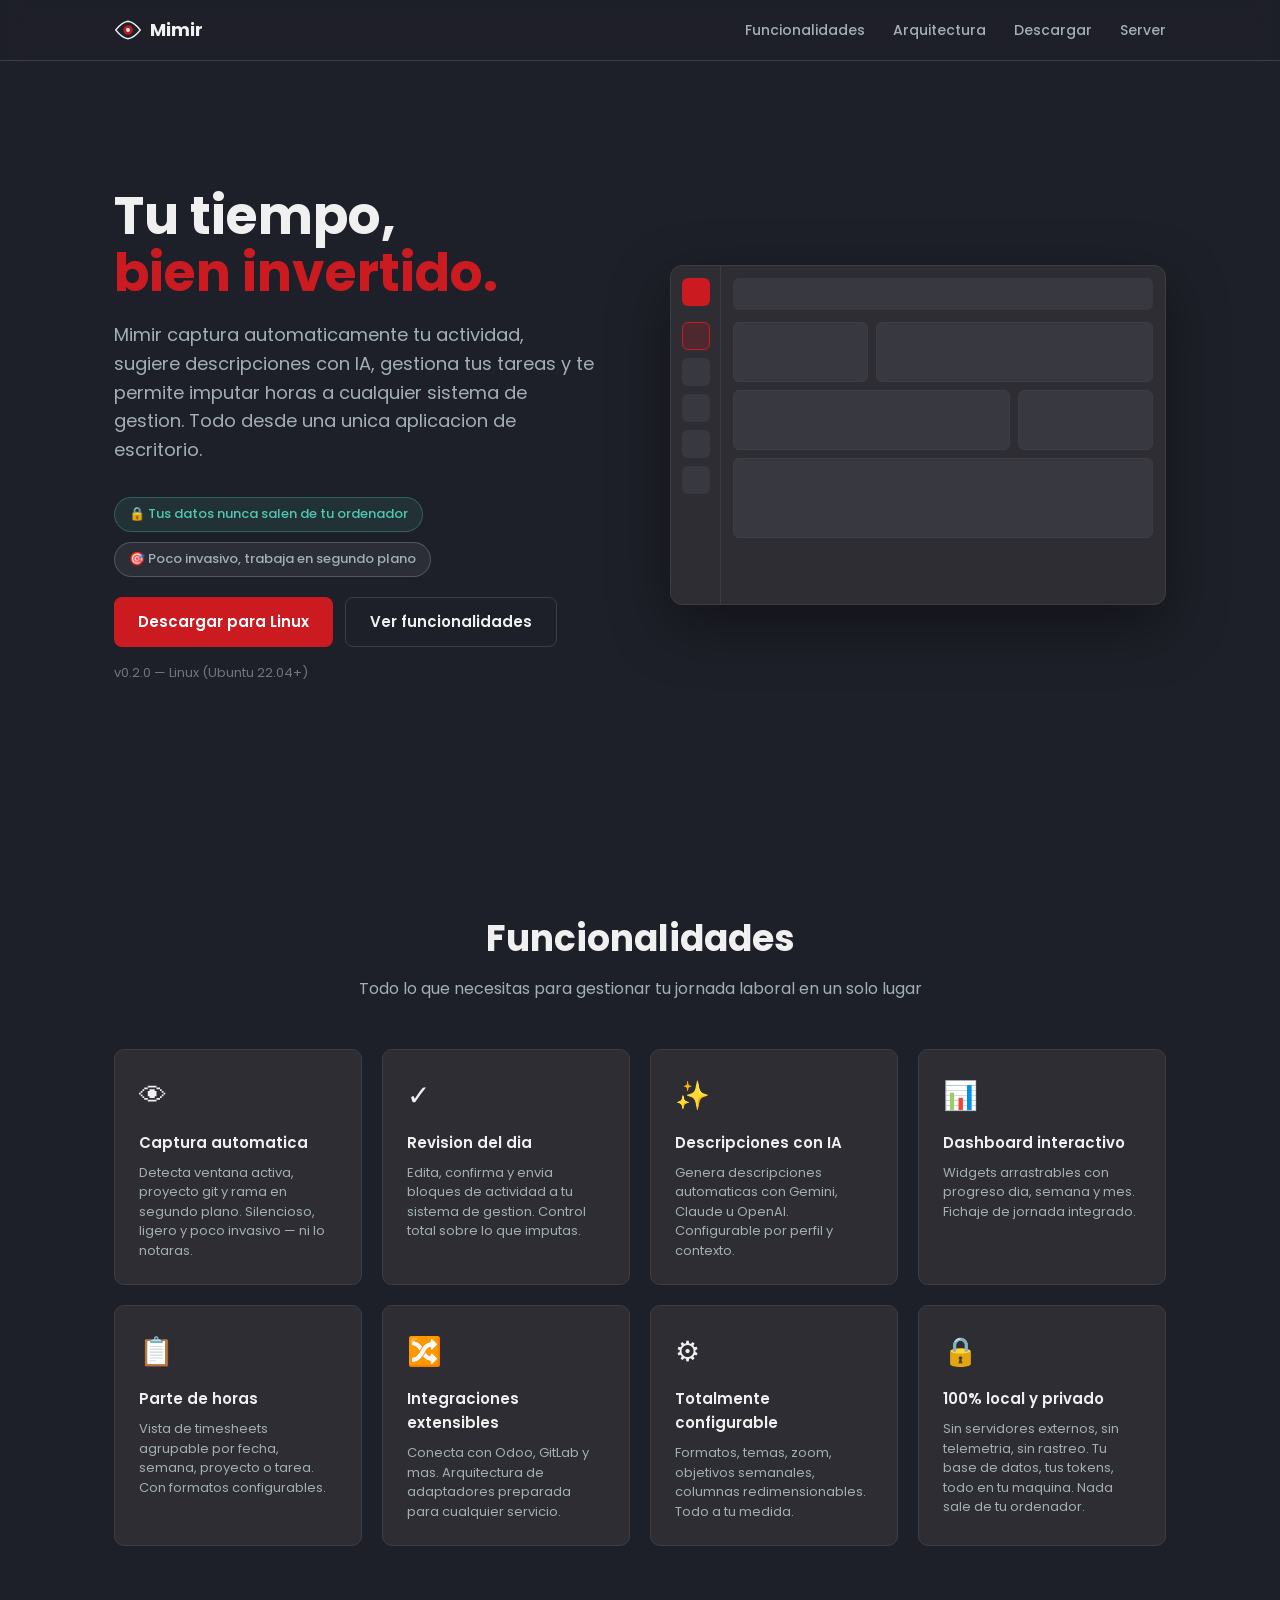
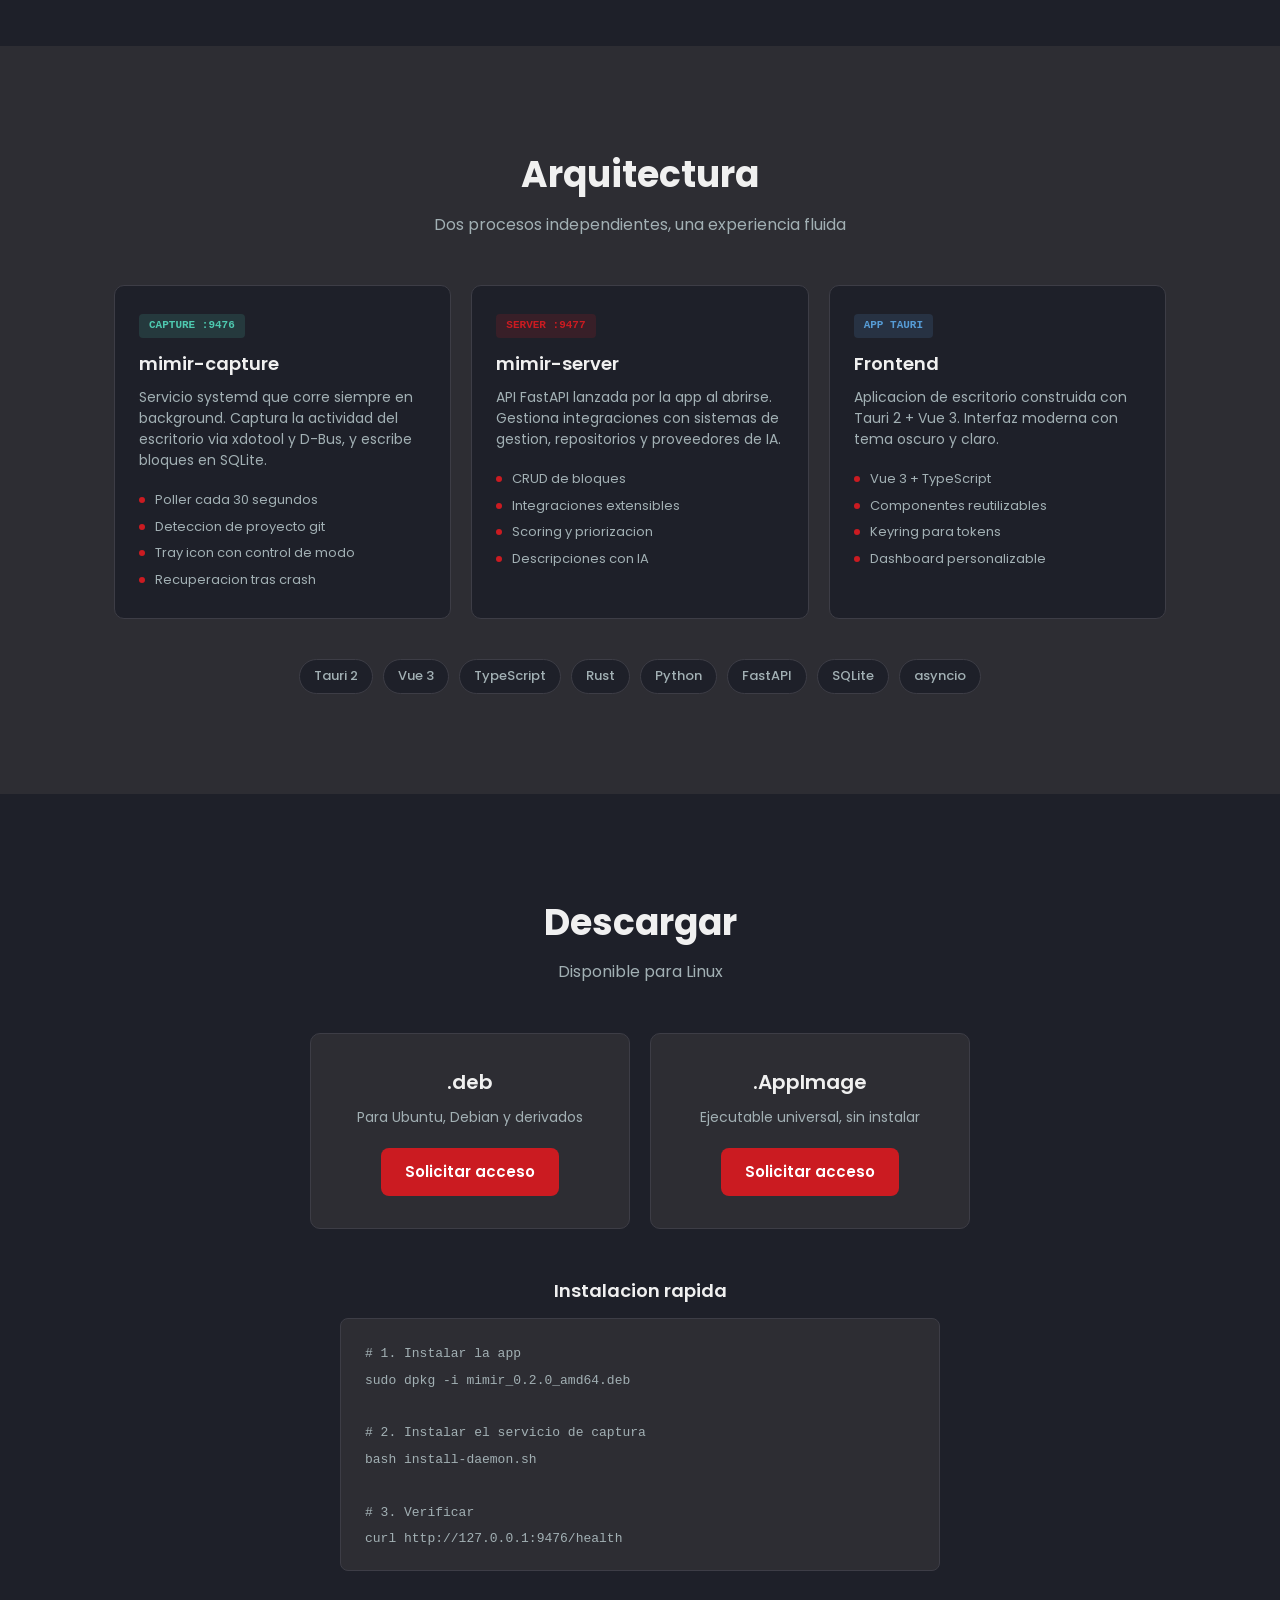
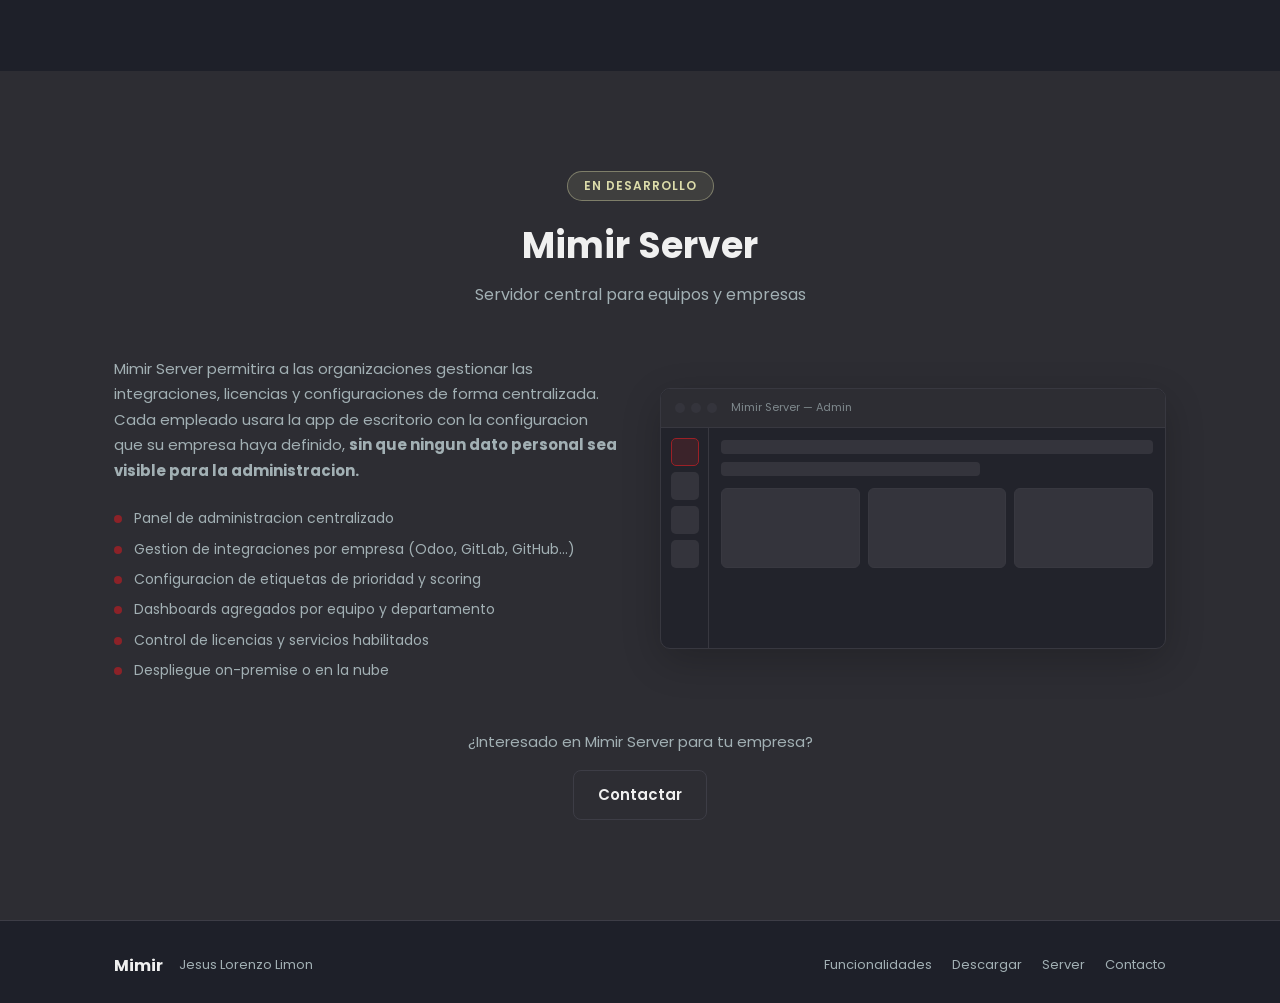
==== index.html @ 8e30a4f8 "Primer commit" ====
<!DOCTYPE html>
<html lang="es">
<head>
  <meta charset="UTF-8">
  <meta name="viewport" content="width=device-width, initial-scale=1.0">
  <title>Mimir — Asistente inteligente de gestion del tiempo</title>
  <meta name="description" content="Captura automaticamente tu actividad, sugiere descripciones con IA y permite imputar horas a cualquier sistema de gestion.">
  <link rel="preconnect" href="https://fonts.googleapis.com">
  <link rel="preconnect" href="https://fonts.gstatic.com" crossorigin>
  <link href="https://fonts.googleapis.com/css2?family=Poppins:wght@400;500;600;700&display=swap" rel="stylesheet">
  <link rel="stylesheet" href="css/style.css">
  <link rel="icon" href="assets/favicon.svg" type="image/svg+xml">
</head>
<body>
  <!-- Nav -->
  <nav class="nav">
    <div class="container nav-inner">
      <a href="#" class="nav-logo">
        <svg class="nav-icon" viewBox="0 0 32 32" width="28" height="28">
          <g transform="translate(16,16)">
            <path d="M-14,0 Q-7,-9 0,-10 Q7,-9 14,0 Q7,9 0,10 Q-7,9 -14,0Z" fill="none" stroke="currentColor" stroke-width="1.5"/>
            <circle cx="0" cy="0" r="5.5" fill="#cb1b21" opacity="0.9"/>
            <circle cx="0" cy="0" r="2.2" fill="currentColor"/>
            <circle cx="-1.5" cy="-1.5" r="1" fill="white" opacity="0.3"/>
          </g>
        </svg>
        <span>Mimir</span>
      </a>
      <div class="nav-links">
        <a href="#features">Funcionalidades</a>
        <a href="#architecture">Arquitectura</a>
        <a href="#download">Descargar</a>
        <a href="#server">Server</a>
      </div>
    </div>
  </nav>

  <!-- Hero -->
  <section class="hero">
    <div class="container hero-inner">
      <div class="hero-content">
        <h1 class="hero-title">
          Tu tiempo,<br>
          <span class="accent">bien invertido.</span>
        </h1>
        <p class="hero-subtitle">
          Mimir captura automaticamente tu actividad, sugiere descripciones con IA, gestiona tus tareas y te permite imputar horas a cualquier sistema de gestion. Todo desde una unica aplicacion de escritorio.
        </p>
        <div class="hero-badges">
          <span class="hero-badge privacy">&#x1F512; Tus datos nunca salen de tu ordenador</span>
          <span class="hero-badge light">&#x1F3AF; Poco invasivo, trabaja en segundo plano</span>
        </div>
        <div class="hero-actions">
          <a href="#download" class="btn btn-primary">Descargar para Linux</a>
          <a href="#features" class="btn btn-secondary">Ver funcionalidades</a>
        </div>
        <p class="hero-note">v0.2.0 — Linux (Ubuntu 22.04+)</p>
      </div>
      <div class="hero-visual">
        <div class="app-preview">
          <div class="preview-sidebar">
            <div class="preview-logo"></div>
            <div class="preview-nav-item active"></div>
            <div class="preview-nav-item"></div>
            <div class="preview-nav-item"></div>
            <div class="preview-nav-item"></div>
            <div class="preview-nav-item"></div>
          </div>
          <div class="preview-body">
            <div class="preview-header"></div>
            <div class="preview-cards">
              <div class="preview-card small"></div>
              <div class="preview-card wide"></div>
              <div class="preview-card wide"></div>
              <div class="preview-card small"></div>
              <div class="preview-card full"></div>
            </div>
          </div>
        </div>
      </div>
    </div>
  </section>

  <!-- Features -->
  <section id="features" class="features">
    <div class="container">
      <h2 class="section-title">Funcionalidades</h2>
      <p class="section-subtitle">Todo lo que necesitas para gestionar tu jornada laboral en un solo lugar</p>

      <div class="features-grid">
        <div class="feature-card">
          <div class="feature-icon">&#x1F441;</div>
          <h3>Captura automatica</h3>
          <p>Detecta ventana activa, proyecto git y rama en segundo plano. Silencioso, ligero y poco invasivo — ni lo notaras.</p>
        </div>
        <div class="feature-card">
          <div class="feature-icon">&#x2713;</div>
          <h3>Revision del dia</h3>
          <p>Edita, confirma y envia bloques de actividad a tu sistema de gestion. Control total sobre lo que imputas.</p>
        </div>
        <div class="feature-card">
          <div class="feature-icon">&#x2728;</div>
          <h3>Descripciones con IA</h3>
          <p>Genera descripciones automaticas con Gemini, Claude u OpenAI. Configurable por perfil y contexto.</p>
        </div>
        <div class="feature-card">
          <div class="feature-icon">&#x1F4CA;</div>
          <h3>Dashboard interactivo</h3>
          <p>Widgets arrastrables con progreso dia, semana y mes. Fichaje de jornada integrado.</p>
        </div>
        <div class="feature-card">
          <div class="feature-icon">&#x1F4CB;</div>
          <h3>Parte de horas</h3>
          <p>Vista de timesheets agrupable por fecha, semana, proyecto o tarea. Con formatos configurables.</p>
        </div>
        <div class="feature-card">
          <div class="feature-icon">&#x1F500;</div>
          <h3>Integraciones extensibles</h3>
          <p>Conecta con Odoo, GitLab y mas. Arquitectura de adaptadores preparada para cualquier servicio.</p>
        </div>
        <div class="feature-card">
          <div class="feature-icon">&#x2699;</div>
          <h3>Totalmente configurable</h3>
          <p>Formatos, temas, zoom, objetivos semanales, columnas redimensionables. Todo a tu medida.</p>
        </div>
        <div class="feature-card">
          <div class="feature-icon">&#x1F512;</div>
          <h3>100% local y privado</h3>
          <p>Sin servidores externos, sin telemetria, sin rastreo. Tu base de datos, tus tokens, todo en tu maquina. Nada sale de tu ordenador.</p>
        </div>
      </div>
    </div>
  </section>

  <!-- Architecture -->
  <section id="architecture" class="architecture">
    <div class="container">
      <h2 class="section-title">Arquitectura</h2>
      <p class="section-subtitle">Dos procesos independientes, una experiencia fluida</p>

      <div class="arch-grid">
        <div class="arch-card">
          <div class="arch-badge capture">Capture :9476</div>
          <h3>mimir-capture</h3>
          <p>Servicio systemd que corre siempre en background. Captura la actividad del escritorio via xdotool y D-Bus, y escribe bloques en SQLite.</p>
          <ul>
            <li>Poller cada 30 segundos</li>
            <li>Deteccion de proyecto git</li>
            <li>Tray icon con control de modo</li>
            <li>Recuperacion tras crash</li>
          </ul>
        </div>
        <div class="arch-card">
          <div class="arch-badge server">Server :9477</div>
          <h3>mimir-server</h3>
          <p>API FastAPI lanzada por la app al abrirse. Gestiona integraciones con sistemas de gestion, repositorios y proveedores de IA.</p>
          <ul>
            <li>CRUD de bloques</li>
            <li>Integraciones extensibles</li>
            <li>Scoring y priorizacion</li>
            <li>Descripciones con IA</li>
          </ul>
        </div>
        <div class="arch-card">
          <div class="arch-badge app">App Tauri</div>
          <h3>Frontend</h3>
          <p>Aplicacion de escritorio construida con Tauri 2 + Vue 3. Interfaz moderna con tema oscuro y claro.</p>
          <ul>
            <li>Vue 3 + TypeScript</li>
            <li>Componentes reutilizables</li>
            <li>Keyring para tokens</li>
            <li>Dashboard personalizable</li>
          </ul>
        </div>
      </div>

      <div class="tech-stack">
        <span class="tech-tag">Tauri 2</span>
        <span class="tech-tag">Vue 3</span>
        <span class="tech-tag">TypeScript</span>
        <span class="tech-tag">Rust</span>
        <span class="tech-tag">Python</span>
        <span class="tech-tag">FastAPI</span>
        <span class="tech-tag">SQLite</span>
        <span class="tech-tag">asyncio</span>
      </div>
    </div>
  </section>

  <!-- Download -->
  <section id="download" class="download">
    <div class="container download-inner">
      <h2 class="section-title">Descargar</h2>
      <p class="section-subtitle">Disponible para Linux</p>

      <div class="download-cards">
        <div class="download-card">
          <h3>.deb</h3>
          <p>Para Ubuntu, Debian y derivados</p>
          <a href="mailto:jesus.lorenzo@factorlibre.com?subject=Solicitud%20descarga%20Mimir%20.deb" class="btn btn-primary">Solicitar acceso</a>
        </div>
        <div class="download-card">
          <h3>.AppImage</h3>
          <p>Ejecutable universal, sin instalar</p>
          <a href="mailto:jesus.lorenzo@factorlibre.com?subject=Solicitud%20descarga%20Mimir%20AppImage" class="btn btn-primary">Solicitar acceso</a>
        </div>
      </div>

      <div class="install-steps">
        <h3>Instalacion rapida</h3>
        <div class="code-block">
          <code># 1. Instalar la app<br>
sudo dpkg -i mimir_0.2.0_amd64.deb<br><br>
# 2. Instalar el servicio de captura<br>
bash install-daemon.sh<br><br>
# 3. Verificar<br>
curl http://127.0.0.1:9476/health</code>
        </div>
      </div>
    </div>
  </section>

  <!-- Mimir Server -->
  <section id="server" class="server-section">
    <div class="container">
      <div class="wip-banner">
        <span class="wip-badge">En desarrollo</span>
      </div>
      <h2 class="section-title">Mimir Server</h2>
      <p class="section-subtitle">Servidor central para equipos y empresas</p>

      <div class="server-grid">
        <div class="server-info">
          <p class="server-desc">
            Mimir Server permitira a las organizaciones gestionar las integraciones, licencias y configuraciones de forma centralizada. Cada empleado usara la app de escritorio con la configuracion que su empresa haya definido, <strong>sin que ningun dato personal sea visible para la administracion.</strong>
          </p>
          <ul class="server-features">
            <li>Panel de administracion centralizado</li>
            <li>Gestion de integraciones por empresa (Odoo, GitLab, GitHub...)</li>
            <li>Configuracion de etiquetas de prioridad y scoring</li>
            <li>Dashboards agregados por equipo y departamento</li>
            <li>Control de licencias y servicios habilitados</li>
            <li>Despliegue on-premise o en la nube</li>
          </ul>
        </div>
        <div class="server-visual">
          <div class="server-preview">
            <div class="sp-header">
              <span class="sp-dot"></span>
              <span class="sp-dot"></span>
              <span class="sp-dot"></span>
              <span class="sp-title">Mimir Server — Admin</span>
            </div>
            <div class="sp-body">
              <div class="sp-sidebar">
                <div class="sp-nav-item active"></div>
                <div class="sp-nav-item"></div>
                <div class="sp-nav-item"></div>
                <div class="sp-nav-item"></div>
              </div>
              <div class="sp-content">
                <div class="sp-row"></div>
                <div class="sp-row short"></div>
                <div class="sp-cards">
                  <div class="sp-card"></div>
                  <div class="sp-card"></div>
                  <div class="sp-card"></div>
                </div>
              </div>
            </div>
          </div>
        </div>
      </div>

      <div class="server-cta">
        <p>¿Interesado en Mimir Server para tu empresa?</p>
        <a href="mailto:jesus.lorenzo@factorlibre.com" class="btn btn-secondary">Contactar</a>
      </div>
    </div>
  </section>

  <!-- Footer -->
  <footer class="footer">
    <div class="container footer-inner">
      <div class="footer-left">
        <span class="footer-logo">Mimir</span>
        <span class="footer-copy">Jesus Lorenzo Limon</span>
      </div>
      <div class="footer-links">
        <a href="#features">Funcionalidades</a>
        <a href="#download">Descargar</a>
        <a href="#server">Server</a>
        <a href="mailto:jesus.lorenzo@factorlibre.com">Contacto</a>
      </div>
    </div>
  </footer>

  <script src="js/main.js"></script>
</body>
</html>
---- css/style.css ----
/* === Variables === */
:root {
  --bg: #1e2029;
  --bg-surface: #2d2d33;
  --bg-card: #383840;
  --bg-hover: #3d3d46;
  --text: #f0f0f0;
  --text-muted: #a2b0b4;
  --accent: #cb1b21;
  --accent-dark: #a51519;
  --success: #4ec9b0;
  --border: #3d3d46;
  --font: 'Poppins', -apple-system, BlinkMacSystemFont, 'Segoe UI', sans-serif;
}

/* === Reset === */
*, *::before, *::after { margin: 0; padding: 0; box-sizing: border-box; }
html { scroll-behavior: smooth; }
body {
  font-family: var(--font);
  font-size: 16px;
  line-height: 1.6;
  color: var(--text);
  background: var(--bg);
}
a { color: inherit; text-decoration: none; }
ul { list-style: none; }

/* === Layout === */
.container {
  max-width: 1100px;
  margin: 0 auto;
  padding: 0 24px;
}

/* === Nav === */
.nav {
  position: fixed;
  top: 0;
  left: 0;
  right: 0;
  z-index: 100;
  background: rgba(30, 32, 41, 0.9);
  backdrop-filter: blur(12px);
  border-bottom: 1px solid var(--border);
}

.nav-inner {
  display: flex;
  align-items: center;
  justify-content: space-between;
  height: 60px;
}

.nav-logo {
  display: flex;
  align-items: center;
  gap: 8px;
  font-weight: 700;
  font-size: 18px;
}

.nav-icon { color: var(--text); }

.nav-links {
  display: flex;
  align-items: center;
  gap: 28px;
  font-size: 14px;
  font-weight: 500;
  color: var(--text-muted);
}

.nav-links a:hover { color: var(--text); }
.nav-links a.nav-github {
  padding: 6px 14px;
  border: 1px solid var(--border);
  border-radius: 6px;
}
.nav-links a.nav-github:hover {
  border-color: var(--accent);
  color: var(--accent);
}

/* === Hero === */
.hero {
  padding: 140px 0 80px;
  min-height: 90vh;
  display: flex;
  align-items: center;
}

.hero-inner {
  display: grid;
  grid-template-columns: 1fr 1fr;
  gap: 60px;
  align-items: center;
}

.hero-title {
  font-size: 52px;
  font-weight: 700;
  line-height: 1.1;
  margin-bottom: 20px;
}

.accent { color: var(--accent); }

.hero-subtitle {
  font-size: 18px;
  color: var(--text-muted);
  margin-bottom: 32px;
  max-width: 480px;
}

.hero-actions {
  display: flex;
  gap: 12px;
  margin-bottom: 16px;
}

.hero-badges {
  display: flex;
  flex-wrap: wrap;
  gap: 10px;
  margin-bottom: 20px;
}

.hero-badge {
  display: inline-flex;
  align-items: center;
  gap: 6px;
  padding: 6px 14px;
  border-radius: 20px;
  font-size: 13px;
  font-weight: 500;
}

.hero-badge.privacy {
  background: rgba(78, 201, 176, 0.1);
  border: 1px solid rgba(78, 201, 176, 0.3);
  color: var(--success);
}

.hero-badge.light {
  background: rgba(162, 176, 180, 0.1);
  border: 1px solid rgba(162, 176, 180, 0.3);
  color: var(--text-muted);
}

.hero-note {
  font-size: 13px;
  color: var(--text-muted);
  opacity: 0.6;
}

/* Buttons */
.btn {
  display: inline-flex;
  align-items: center;
  gap: 6px;
  padding: 12px 24px;
  border-radius: 8px;
  font-size: 15px;
  font-weight: 600;
  font-family: var(--font);
  cursor: pointer;
  transition: all 0.2s;
  border: none;
}

.btn-primary {
  background: var(--accent);
  color: white;
}

.btn-primary:hover {
  background: var(--accent-dark);
  transform: translateY(-1px);
}

.btn-secondary {
  background: transparent;
  color: var(--text);
  border: 1px solid var(--border);
}

.btn-secondary:hover {
  border-color: var(--accent);
  color: var(--accent);
}

/* App preview (hero) */
.app-preview {
  display: flex;
  background: var(--bg-surface);
  border: 1px solid var(--border);
  border-radius: 12px;
  overflow: hidden;
  height: 340px;
  box-shadow: 0 20px 60px rgba(0, 0, 0, 0.4);
}

.preview-sidebar {
  width: 50px;
  background: var(--bg-surface);
  border-right: 1px solid var(--border);
  padding: 12px 8px;
  display: flex;
  flex-direction: column;
  gap: 8px;
  align-items: center;
}

.preview-logo {
  width: 28px;
  height: 28px;
  background: var(--accent);
  border-radius: 6px;
  margin-bottom: 8px;
}

.preview-nav-item {
  width: 28px;
  height: 28px;
  background: var(--bg-card);
  border-radius: 6px;
}

.preview-nav-item.active {
  background: rgba(203, 27, 33, 0.2);
  border: 1px solid var(--accent);
}

.preview-body {
  flex: 1;
  padding: 12px;
}

.preview-header {
  height: 32px;
  background: var(--bg-card);
  border-radius: 6px;
  margin-bottom: 12px;
}

.preview-cards {
  display: grid;
  grid-template-columns: repeat(3, 1fr);
  gap: 8px;
}

.preview-card {
  height: 60px;
  background: var(--bg-card);
  border-radius: 6px;
  border: 1px solid var(--border);
}

.preview-card.small { grid-column: span 1; }
.preview-card.wide { grid-column: span 2; }
.preview-card.full { grid-column: span 3; height: 80px; }

/* === Features === */
.features {
  padding: 100px 0;
}

.section-title {
  text-align: center;
  font-size: 36px;
  font-weight: 700;
  margin-bottom: 8px;
}

.section-subtitle {
  text-align: center;
  font-size: 16px;
  color: var(--text-muted);
  margin-bottom: 48px;
}

.features-grid {
  display: grid;
  grid-template-columns: repeat(4, 1fr);
  gap: 20px;
}

.feature-card {
  background: var(--bg-surface);
  border: 1px solid var(--border);
  border-radius: 10px;
  padding: 24px;
  transition: border-color 0.2s, transform 0.2s;
}

.feature-card:hover {
  border-color: var(--accent);
  transform: translateY(-2px);
}

.feature-icon {
  font-size: 28px;
  margin-bottom: 12px;
}

.feature-card h3 {
  font-size: 15px;
  font-weight: 600;
  margin-bottom: 8px;
}

.feature-card p {
  font-size: 13px;
  color: var(--text-muted);
  line-height: 1.5;
}

/* === Architecture === */
.architecture {
  padding: 100px 0;
  background: var(--bg-surface);
}

.arch-grid {
  display: grid;
  grid-template-columns: repeat(3, 1fr);
  gap: 20px;
  margin-bottom: 40px;
}

.arch-card {
  background: var(--bg);
  border: 1px solid var(--border);
  border-radius: 10px;
  padding: 24px;
}

.arch-badge {
  display: inline-block;
  padding: 3px 10px;
  border-radius: 4px;
  font-size: 11px;
  font-weight: 600;
  font-family: monospace;
  text-transform: uppercase;
  margin-bottom: 12px;
}

.arch-badge.capture { background: rgba(78, 201, 176, 0.15); color: var(--success); }
.arch-badge.server { background: rgba(203, 27, 33, 0.15); color: var(--accent); }
.arch-badge.app { background: rgba(86, 156, 214, 0.15); color: #569cd6; }

.arch-card h3 {
  font-size: 18px;
  font-weight: 600;
  margin-bottom: 8px;
}

.arch-card p {
  font-size: 14px;
  color: var(--text-muted);
  margin-bottom: 16px;
  line-height: 1.5;
}

.arch-card li {
  font-size: 13px;
  color: var(--text-muted);
  padding: 3px 0;
  padding-left: 16px;
  position: relative;
}

.arch-card li::before {
  content: '';
  position: absolute;
  left: 0;
  top: 10px;
  width: 6px;
  height: 6px;
  border-radius: 50%;
  background: var(--accent);
}

.tech-stack {
  display: flex;
  justify-content: center;
  flex-wrap: wrap;
  gap: 10px;
}

.tech-tag {
  padding: 6px 14px;
  background: var(--bg);
  border: 1px solid var(--border);
  border-radius: 20px;
  font-size: 13px;
  font-weight: 500;
  color: var(--text-muted);
}

/* === Download === */
.download {
  padding: 100px 0;
}

.download-cards {
  display: flex;
  justify-content: center;
  gap: 20px;
  margin-bottom: 48px;
}

.download-card {
  flex: 0 1 320px;
}

.download-card {
  background: var(--bg-surface);
  border: 1px solid var(--border);
  border-radius: 10px;
  padding: 32px 24px;
  text-align: center;
}

.download-card h3 {
  font-size: 20px;
  font-weight: 600;
  margin-bottom: 8px;
}

.download-card p {
  font-size: 14px;
  color: var(--text-muted);
  margin-bottom: 20px;
}

.install-steps {
  max-width: 600px;
  margin: 0 auto;
}

.install-steps h3 {
  font-size: 18px;
  font-weight: 600;
  margin-bottom: 12px;
  text-align: center;
}

.code-block {
  background: var(--bg-surface);
  border: 1px solid var(--border);
  border-radius: 8px;
  padding: 20px 24px;
  overflow-x: auto;
}

.code-block code {
  font-family: 'JetBrains Mono', 'Fira Code', monospace;
  font-size: 13px;
  color: var(--text-muted);
  line-height: 1.8;
}

/* === Footer === */
.footer {
  padding: 32px 0;
  border-top: 1px solid var(--border);
}

.footer-inner {
  display: flex;
  align-items: center;
  justify-content: space-between;
}

.footer-left {
  display: flex;
  align-items: center;
  gap: 16px;
}

.footer-logo {
  font-weight: 700;
  font-size: 16px;
}

.footer-copy {
  font-size: 13px;
  color: var(--text-muted);
}

.footer-links {
  display: flex;
  gap: 20px;
  font-size: 13px;
  color: var(--text-muted);
}

.footer-links a:hover { color: var(--text); }

/* === Server === */
.server-section {
  padding: 100px 0;
  background: var(--bg-surface);
}

.wip-banner {
  text-align: center;
  margin-bottom: 16px;
}

.wip-badge {
  display: inline-block;
  padding: 4px 16px;
  background: rgba(220, 220, 170, 0.1);
  border: 1px solid rgba(220, 220, 170, 0.4);
  border-radius: 20px;
  font-size: 12px;
  font-weight: 600;
  color: #dcdcaa;
  text-transform: uppercase;
  letter-spacing: 1px;
}

.server-grid {
  display: grid;
  grid-template-columns: 1fr 1fr;
  gap: 40px;
  align-items: center;
  margin-bottom: 48px;
}

.server-desc {
  font-size: 15px;
  color: var(--text-muted);
  line-height: 1.7;
  margin-bottom: 24px;
}

.server-features {
  display: flex;
  flex-direction: column;
  gap: 8px;
}

.server-features li {
  font-size: 14px;
  color: var(--text-muted);
  padding-left: 20px;
  position: relative;
}

.server-features li::before {
  content: '';
  position: absolute;
  left: 0;
  top: 8px;
  width: 8px;
  height: 8px;
  border-radius: 50%;
  background: var(--accent);
  opacity: 0.6;
}

/* Server preview mockup */
.server-preview {
  background: var(--bg);
  border: 1px solid var(--border);
  border-radius: 10px;
  overflow: hidden;
  box-shadow: 0 12px 40px rgba(0, 0, 0, 0.3);
  opacity: 0.7;
}

.sp-header {
  display: flex;
  align-items: center;
  gap: 6px;
  padding: 10px 14px;
  border-bottom: 1px solid var(--border);
  background: var(--bg-surface);
}

.sp-dot {
  width: 10px;
  height: 10px;
  border-radius: 50%;
  background: var(--bg-card);
}

.sp-title {
  font-size: 11px;
  color: var(--text-muted);
  margin-left: 8px;
}

.sp-body {
  display: flex;
  height: 220px;
}

.sp-sidebar {
  width: 48px;
  border-right: 1px solid var(--border);
  padding: 10px 8px;
  display: flex;
  flex-direction: column;
  gap: 6px;
  align-items: center;
}

.sp-nav-item {
  width: 28px;
  height: 28px;
  background: var(--bg-card);
  border-radius: 5px;
}

.sp-nav-item.active {
  background: rgba(203, 27, 33, 0.2);
  border: 1px solid var(--accent);
}

.sp-content {
  flex: 1;
  padding: 12px;
}

.sp-row {
  height: 14px;
  background: var(--bg-card);
  border-radius: 4px;
  margin-bottom: 8px;
}

.sp-row.short { width: 60%; }

.sp-cards {
  display: grid;
  grid-template-columns: repeat(3, 1fr);
  gap: 8px;
  margin-top: 12px;
}

.sp-card {
  height: 80px;
  background: var(--bg-card);
  border-radius: 6px;
  border: 1px solid var(--border);
}

.server-cta {
  text-align: center;
}

.server-cta p {
  font-size: 15px;
  color: var(--text-muted);
  margin-bottom: 16px;
}

@media (max-width: 900px) {
  .server-grid { grid-template-columns: 1fr; }
  .server-visual { display: none; }
}

/* === Animations === */
.animate-in {
  opacity: 0;
  transform: translateY(20px);
  transition: opacity 0.4s ease, transform 0.4s ease;
}

.animate-in.visible {
  opacity: 1;
  transform: translateY(0);
}

.nav.scrolled {
  background: rgba(30, 32, 41, 0.98);
  box-shadow: 0 2px 20px rgba(0, 0, 0, 0.3);
}

/* === Responsive === */
@media (max-width: 900px) {
  .hero-inner { grid-template-columns: 1fr; text-align: center; }
  .hero-subtitle { margin: 0 auto 32px; }
  .hero-actions { justify-content: center; }
  .hero-visual { display: none; }
  .hero-title { font-size: 38px; }
  .features-grid { grid-template-columns: repeat(2, 1fr); }
  .arch-grid { grid-template-columns: 1fr; }
  .download-cards { grid-template-columns: 1fr; }
}

@media (max-width: 600px) {
  .features-grid { grid-template-columns: 1fr; }
  .hero-title { font-size: 30px; }
  .nav-links a:not(.nav-github) { display: none; }
}
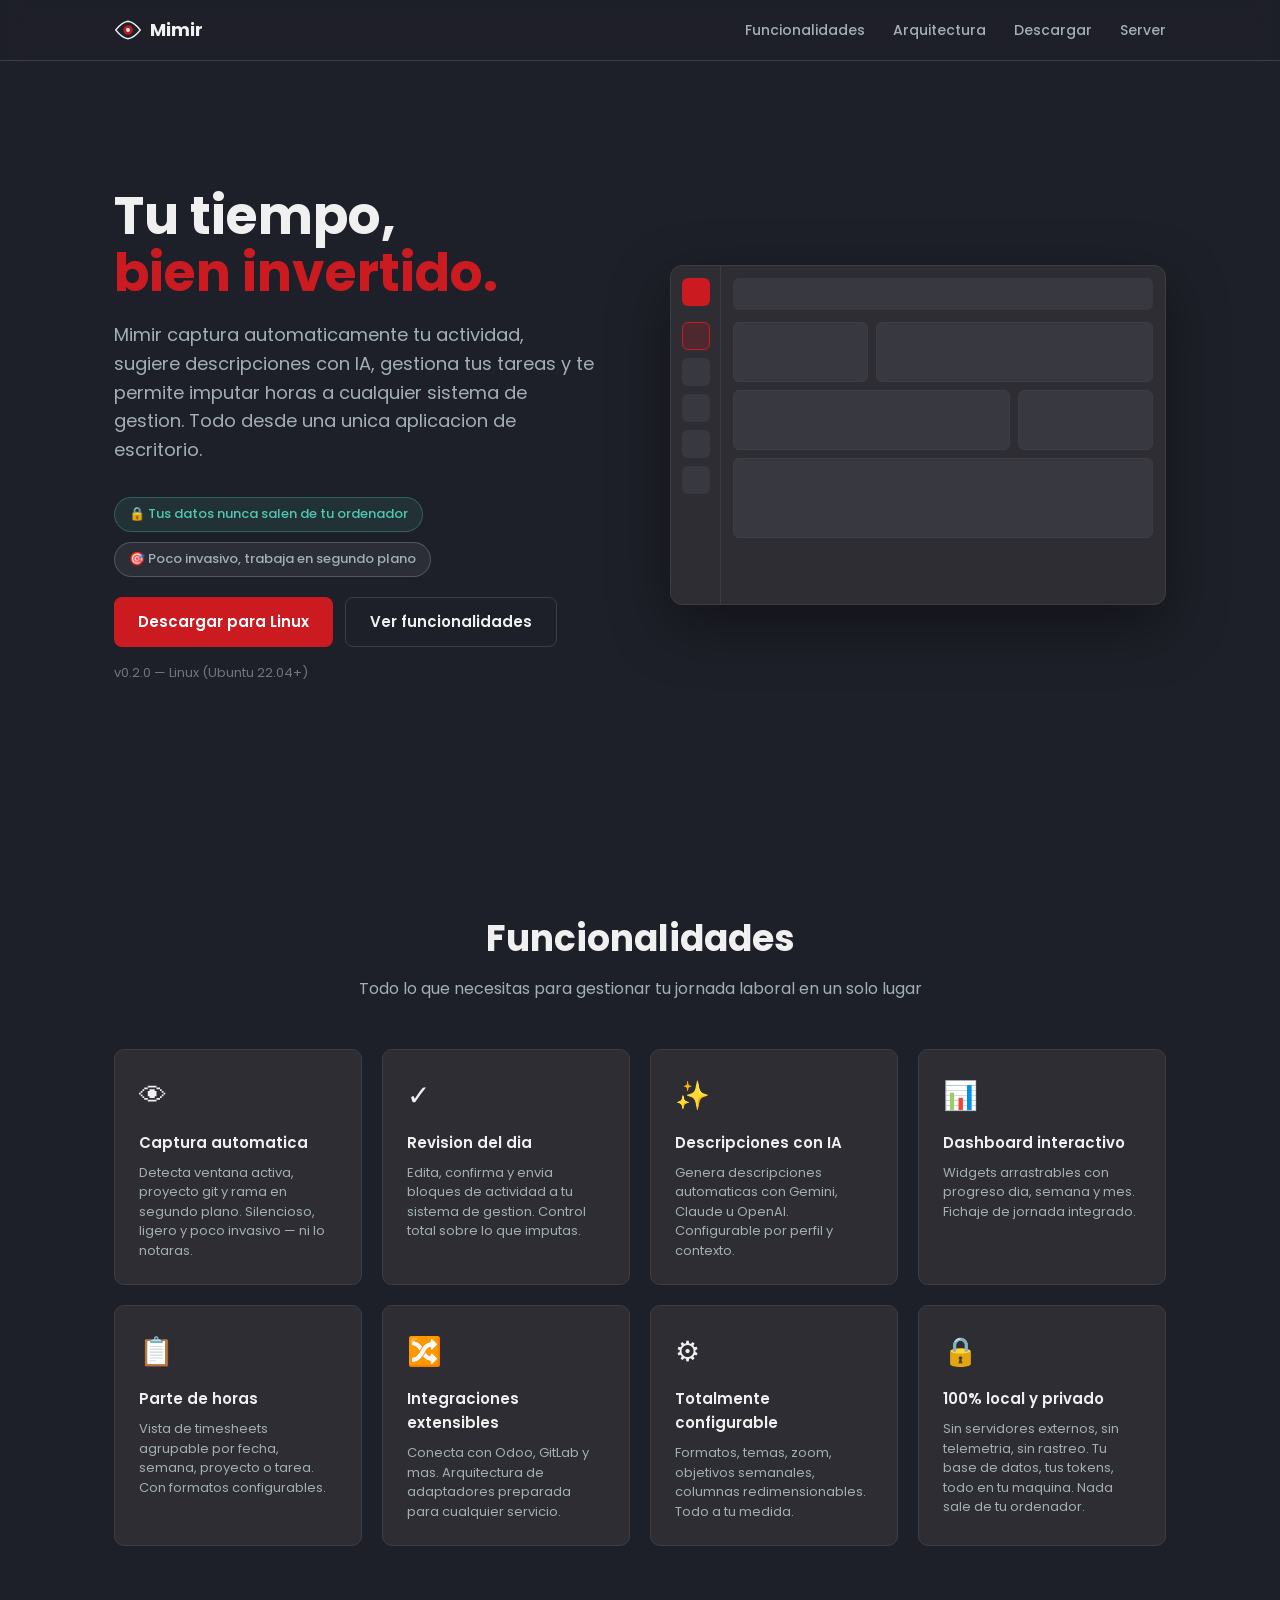
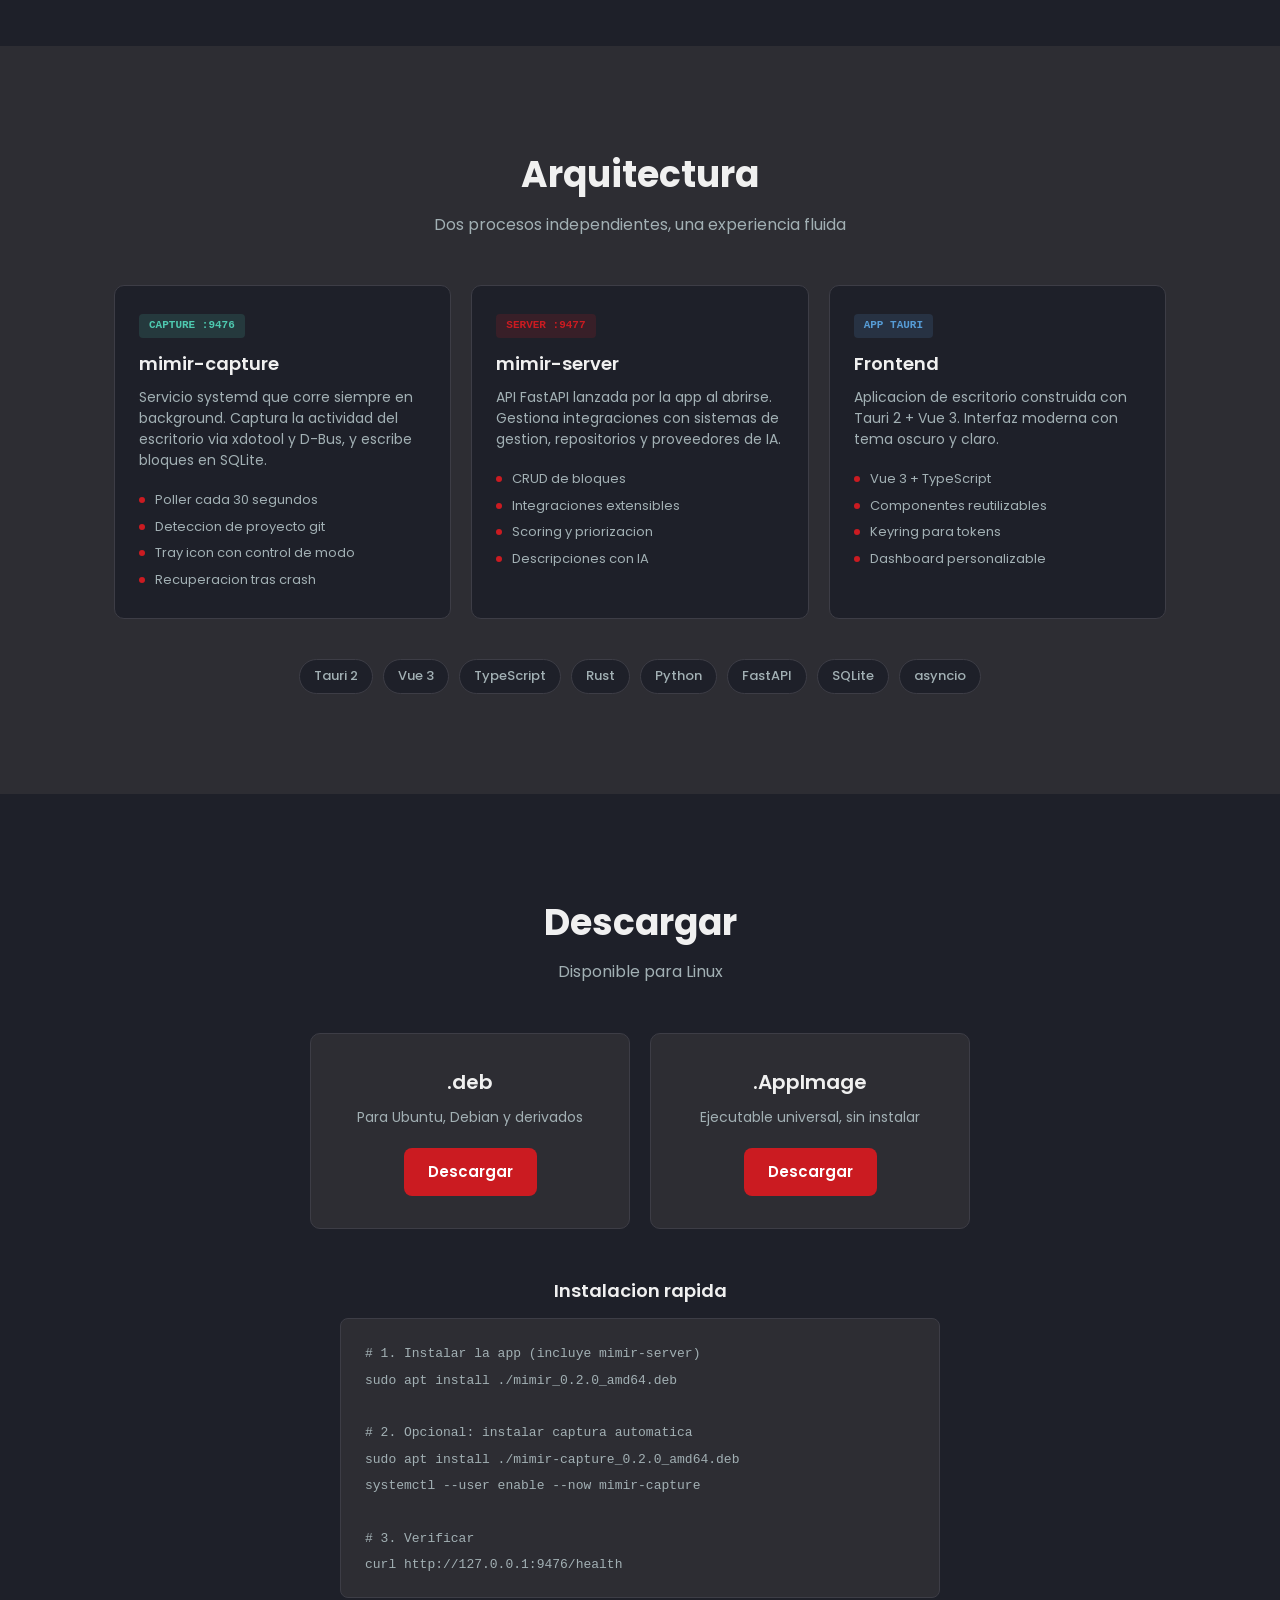
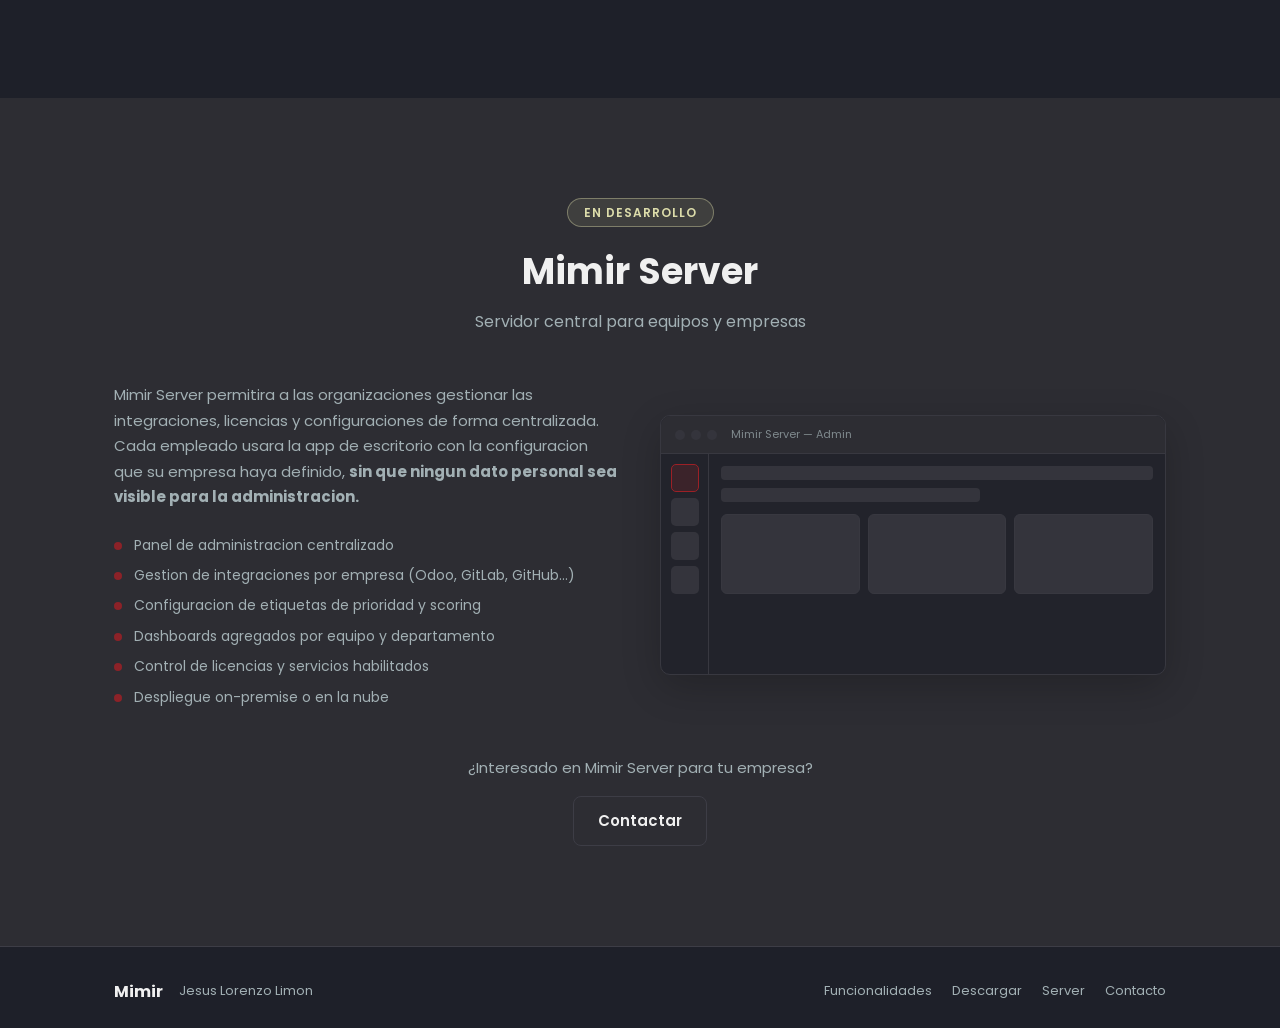
==== commit ea923930: "cambios" ====
--- a/index.html
+++ b/index.html
@@ -197,22 +197,23 @@
         <div class="download-card">
           <h3>.deb</h3>
           <p>Para Ubuntu, Debian y derivados</p>
-          <a href="mailto:jesus.lorenzo@factorlibre.com?subject=Solicitud%20descarga%20Mimir%20.deb" class="btn btn-primary">Solicitar acceso</a>
+          <a href="https://github.com/Mimir-App/mimir-app/releases/latest" class="btn btn-primary" target="_blank" rel="noopener">Descargar</a>
         </div>
         <div class="download-card">
           <h3>.AppImage</h3>
           <p>Ejecutable universal, sin instalar</p>
-          <a href="mailto:jesus.lorenzo@factorlibre.com?subject=Solicitud%20descarga%20Mimir%20AppImage" class="btn btn-primary">Solicitar acceso</a>
+          <a href="https://github.com/Mimir-App/mimir-app/releases/latest" class="btn btn-primary" target="_blank" rel="noopener">Descargar</a>
         </div>
       </div>
 
       <div class="install-steps">
         <h3>Instalacion rapida</h3>
         <div class="code-block">
-          <code># 1. Instalar la app<br>
-sudo dpkg -i mimir_0.2.0_amd64.deb<br><br>
-# 2. Instalar el servicio de captura<br>
-bash install-daemon.sh<br><br>
+          <code># 1. Instalar la app (incluye mimir-server)<br>
+sudo apt install ./mimir_0.2.0_amd64.deb<br><br>
+# 2. Opcional: instalar captura automatica<br>
+sudo apt install ./mimir-capture_0.2.0_amd64.deb<br>
+systemctl --user enable --now mimir-capture<br><br>
 # 3. Verificar<br>
 curl http://127.0.0.1:9476/health</code>
         </div>
@@ -274,7 +275,7 @@
 
       <div class="server-cta">
         <p>¿Interesado en Mimir Server para tu empresa?</p>
-        <a href="mailto:jesus.lorenzo@factorlibre.com" class="btn btn-secondary">Contactar</a>
+        <a href="mailto:jlorenzolimon@gmail.com" class="btn btn-secondary">Contactar</a>
       </div>
     </div>
   </section>
@@ -290,7 +291,7 @@
         <a href="#features">Funcionalidades</a>
         <a href="#download">Descargar</a>
         <a href="#server">Server</a>
-        <a href="mailto:jesus.lorenzo@factorlibre.com">Contacto</a>
+        <a href="mailto:jlorenzolimon@gmail.com">Contacto</a>
       </div>
     </div>
   </footer>
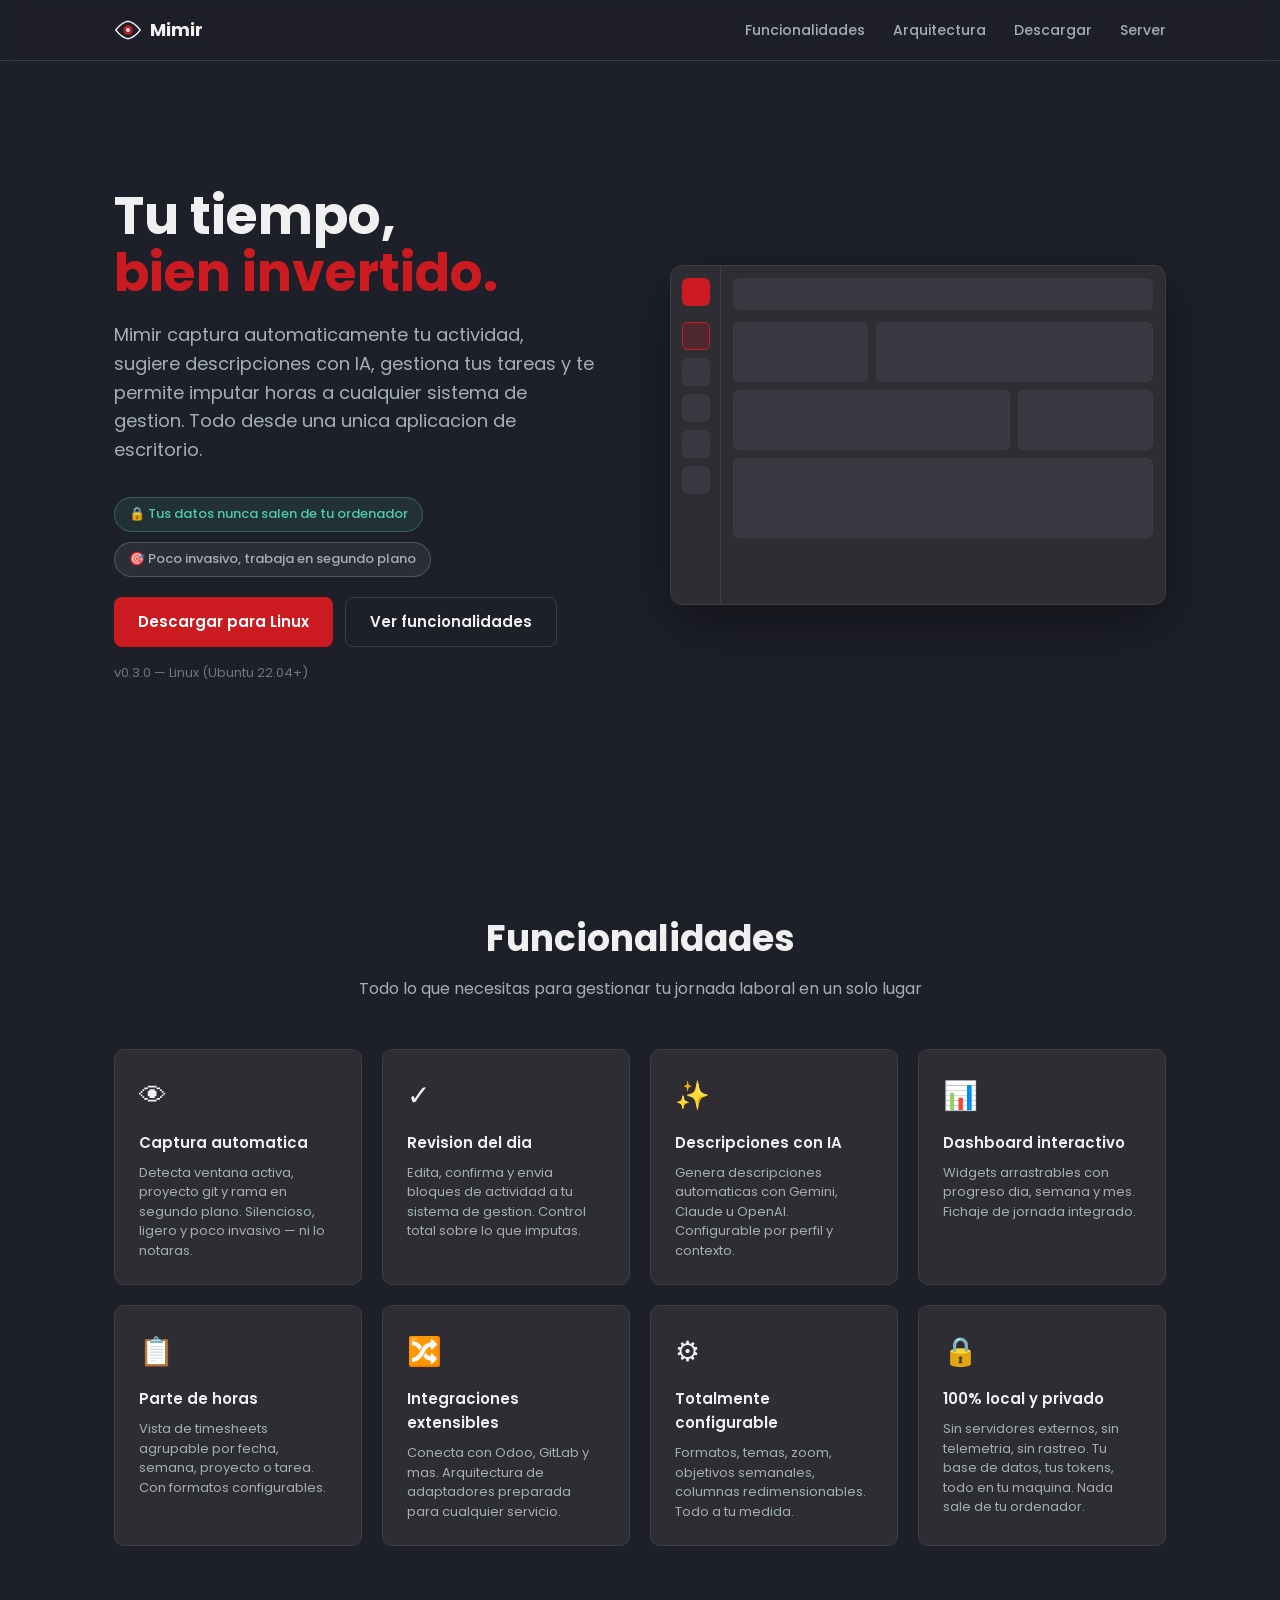
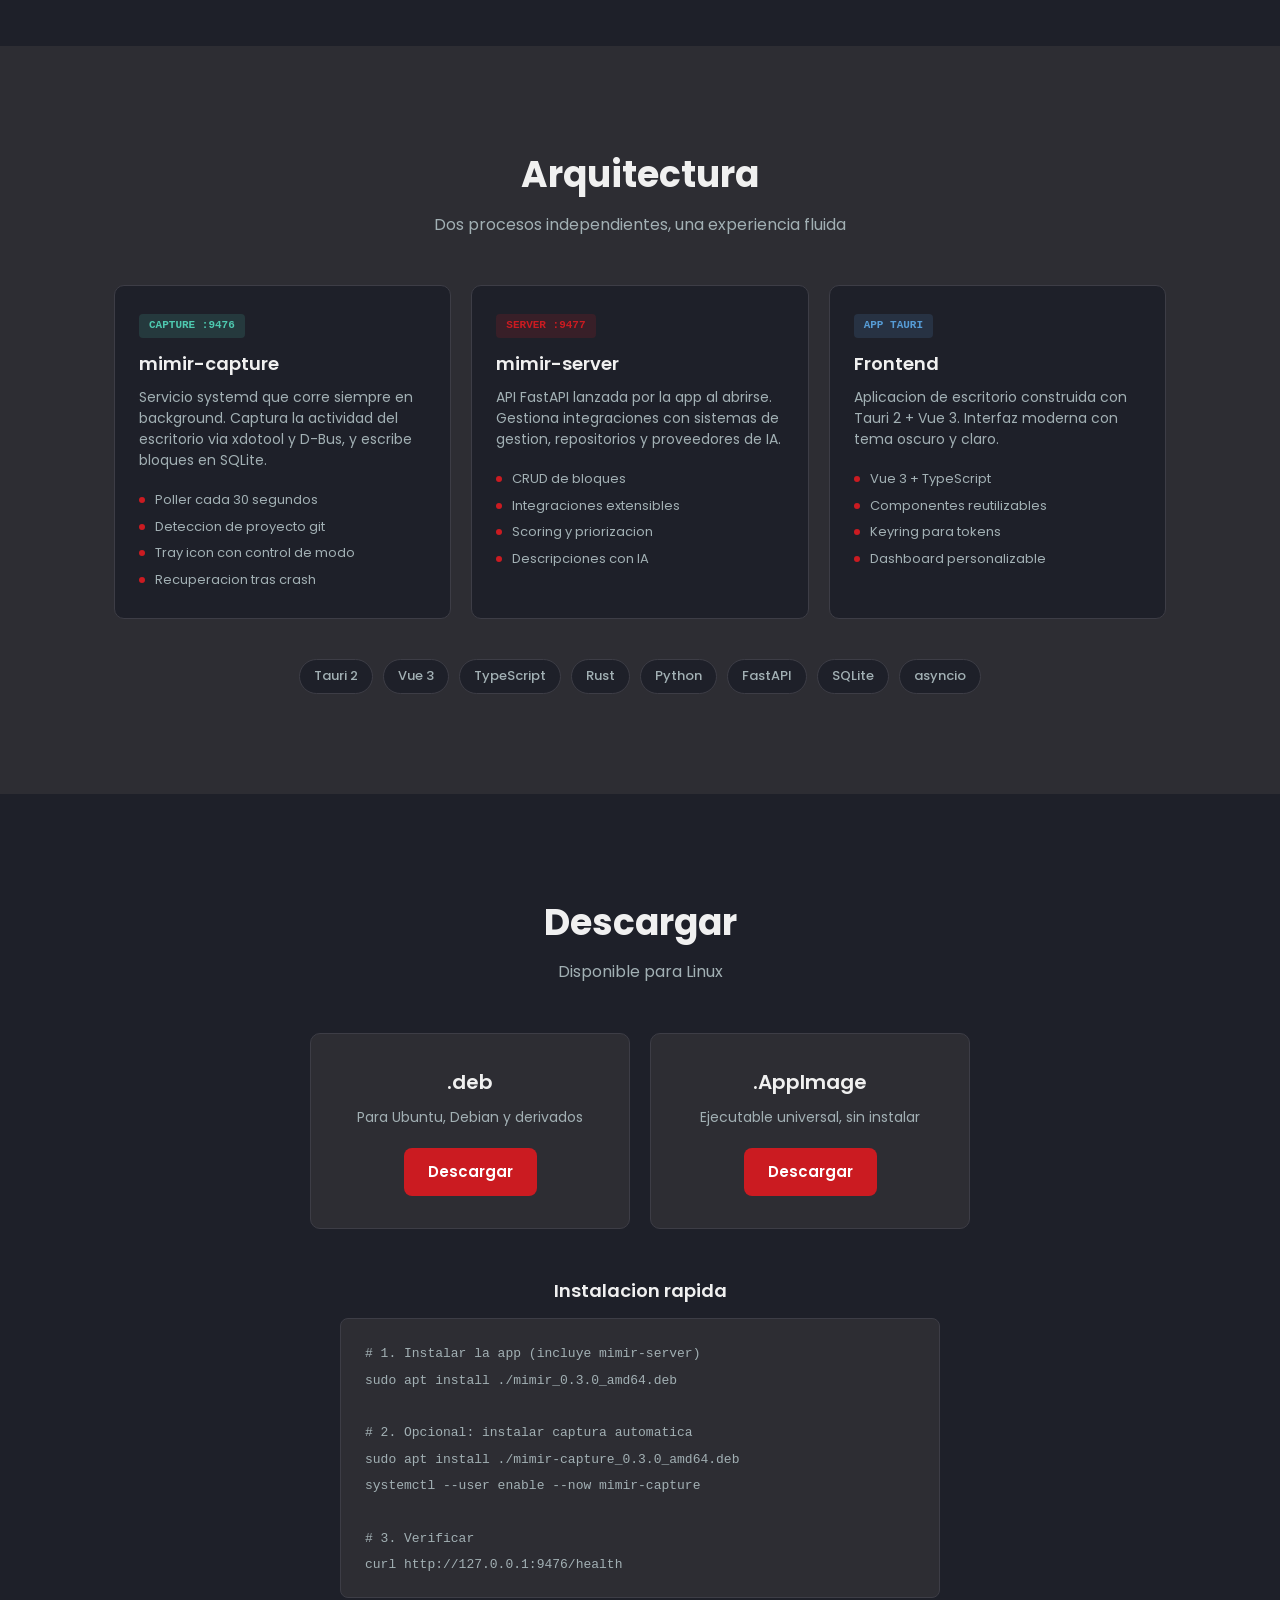
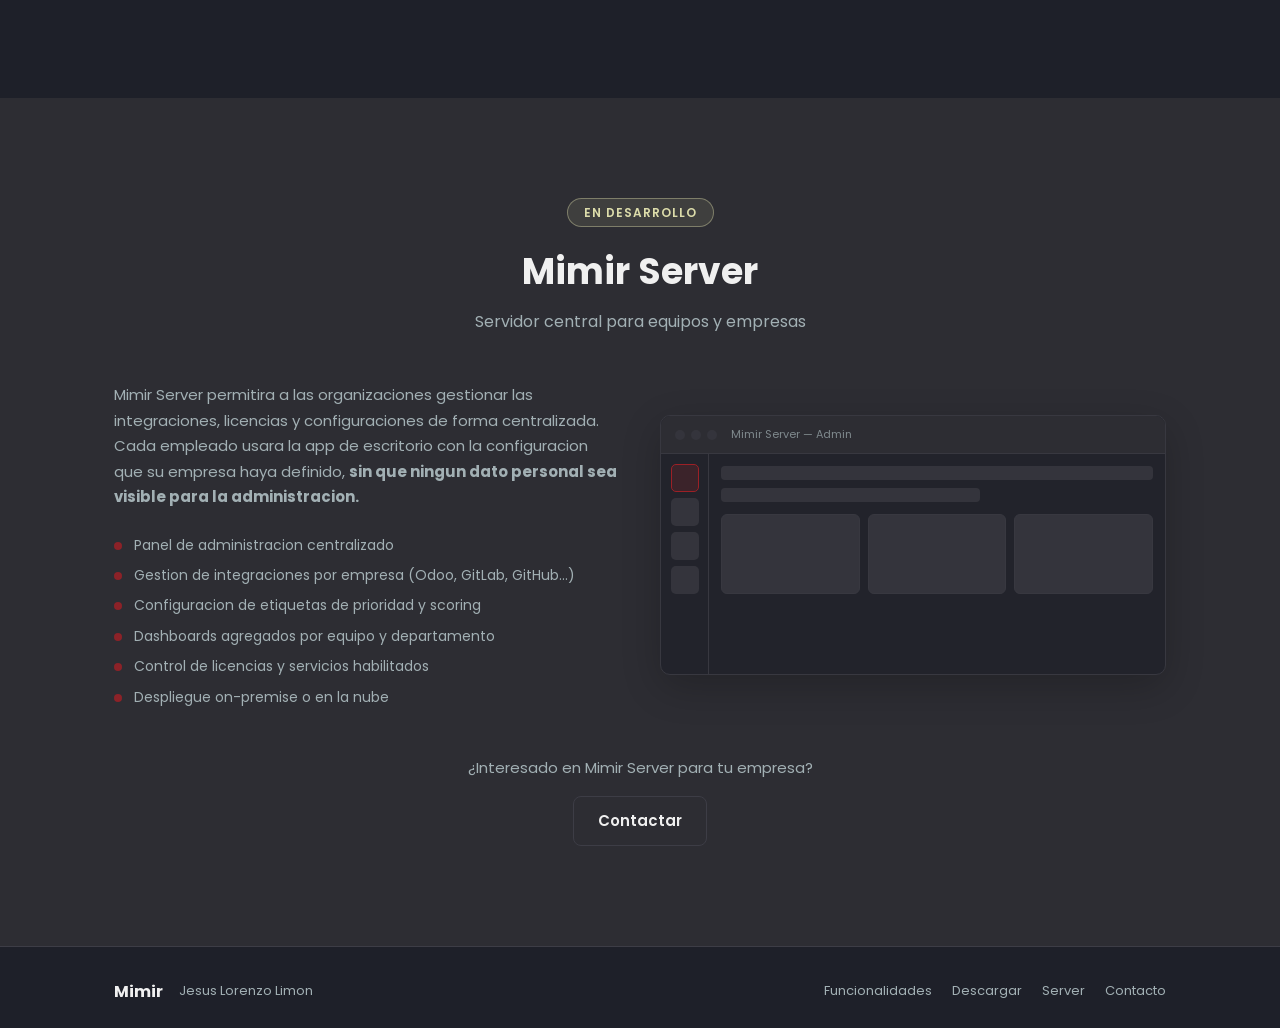
==== commit 88db715d: "cambios" ====
--- a/index.html
+++ b/index.html
@@ -54,7 +54,7 @@
           <a href="#download" class="btn btn-primary">Descargar para Linux</a>
           <a href="#features" class="btn btn-secondary">Ver funcionalidades</a>
         </div>
-        <p class="hero-note">v0.2.0 — Linux (Ubuntu 22.04+)</p>
+        <p class="hero-note">v0.3.0 — Linux (Ubuntu 22.04+)</p>
       </div>
       <div class="hero-visual">
         <div class="app-preview">
@@ -210,9 +210,9 @@
         <h3>Instalacion rapida</h3>
         <div class="code-block">
           <code># 1. Instalar la app (incluye mimir-server)<br>
-sudo apt install ./mimir_0.2.0_amd64.deb<br><br>
+sudo apt install ./mimir_0.3.0_amd64.deb<br><br>
 # 2. Opcional: instalar captura automatica<br>
-sudo apt install ./mimir-capture_0.2.0_amd64.deb<br>
+sudo apt install ./mimir-capture_0.3.0_amd64.deb<br>
 systemctl --user enable --now mimir-capture<br><br>
 # 3. Verificar<br>
 curl http://127.0.0.1:9476/health</code>
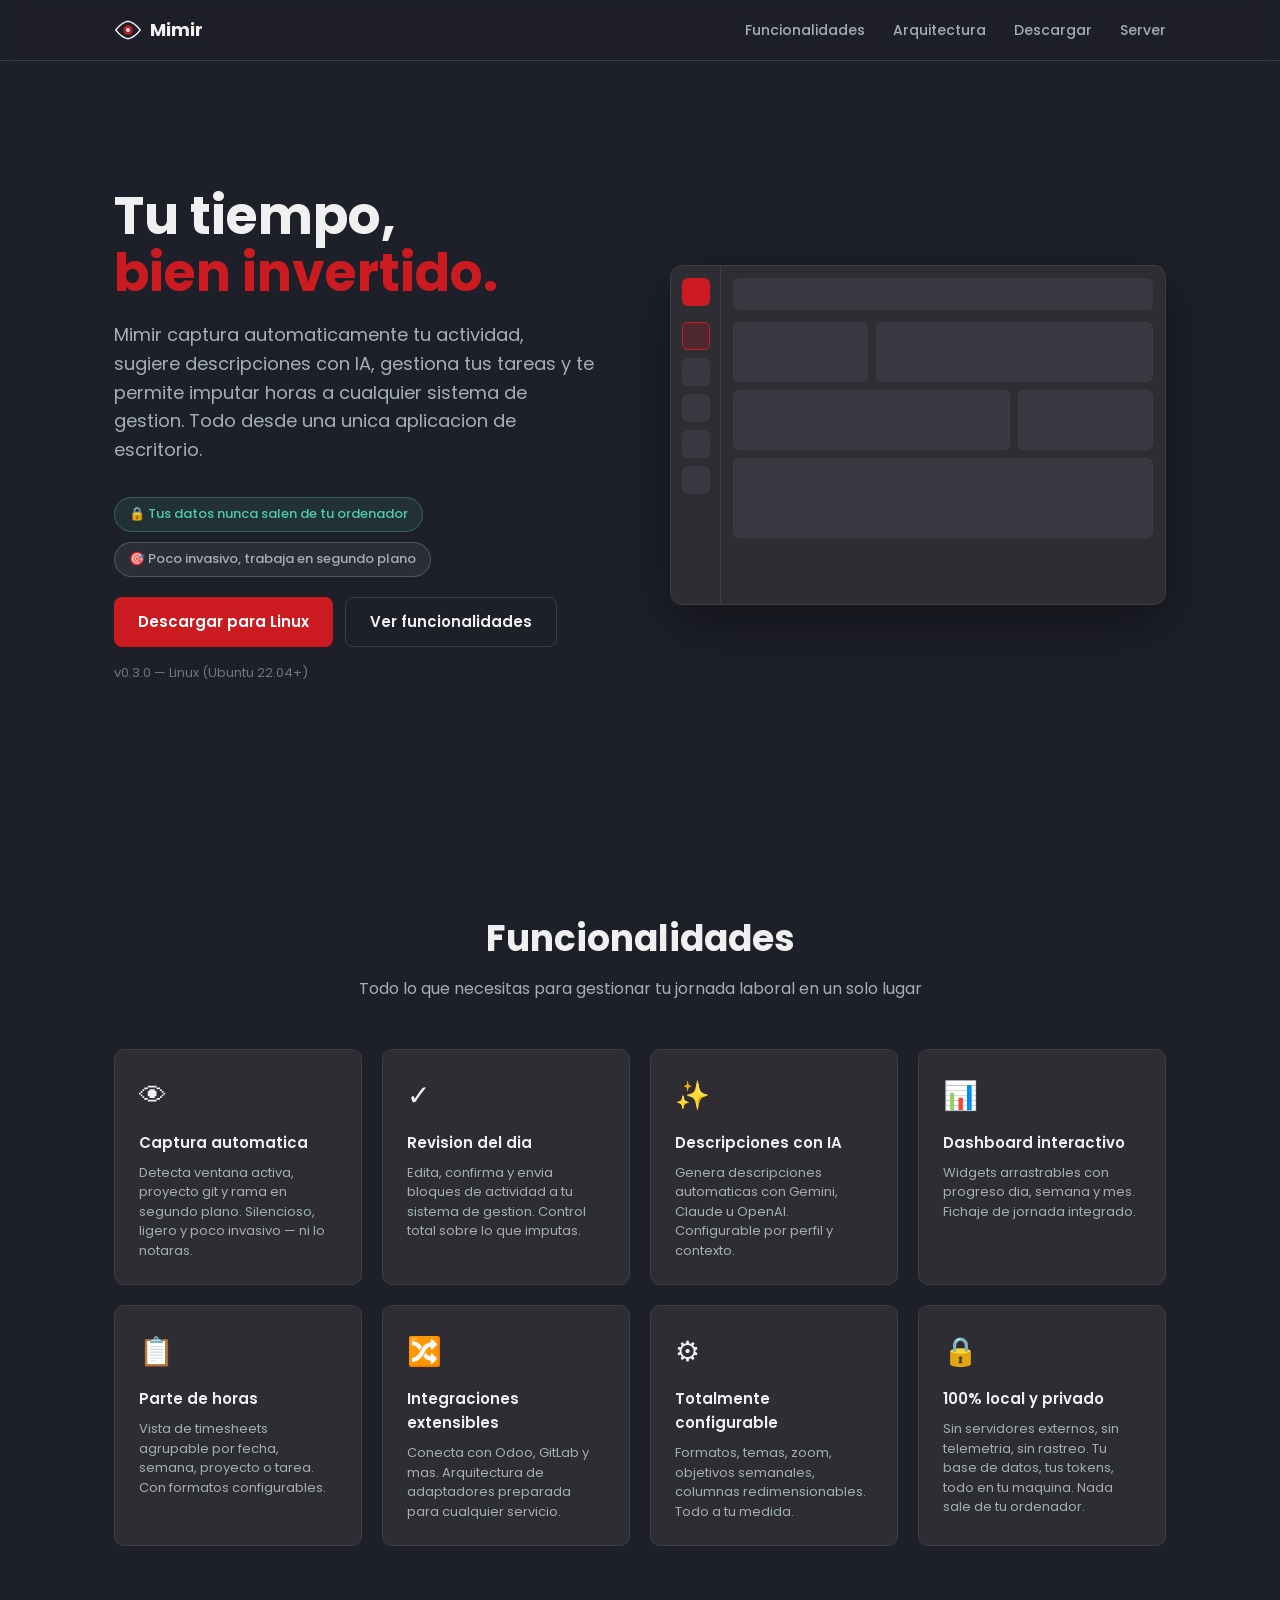
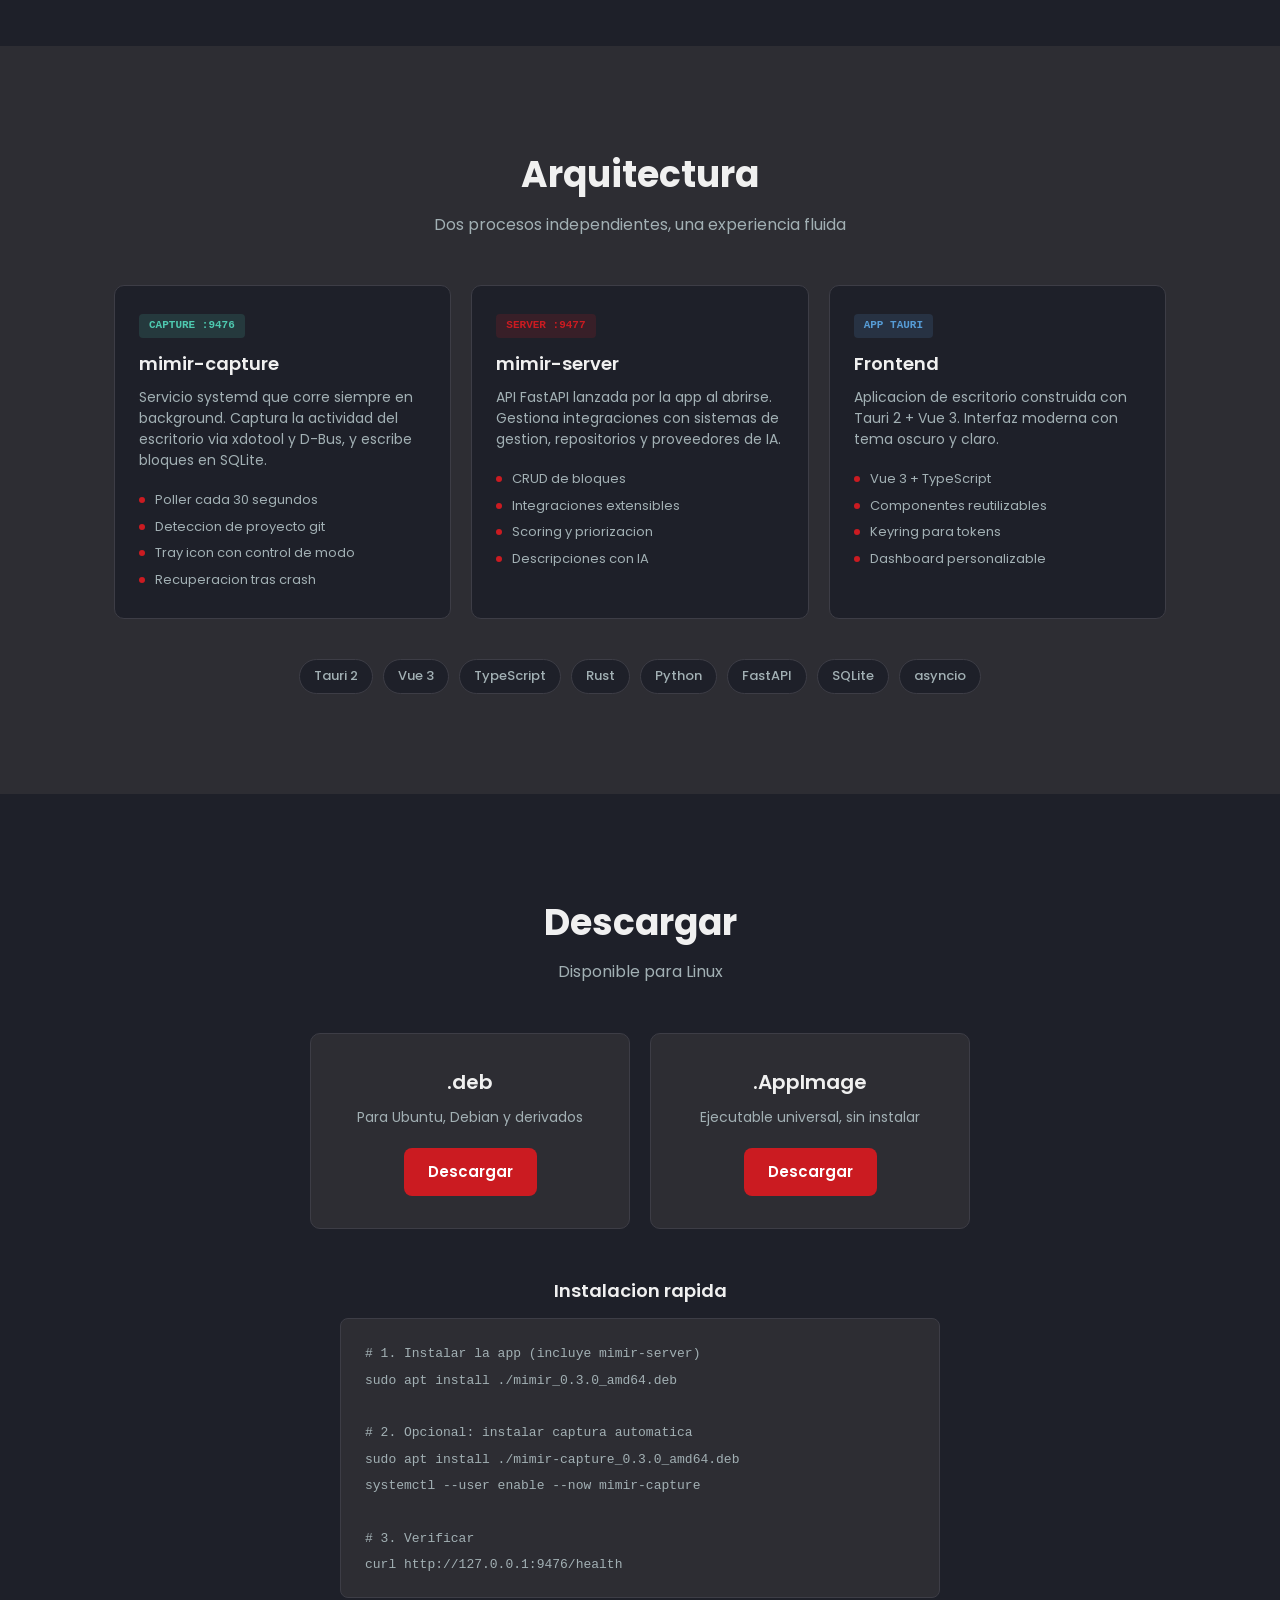
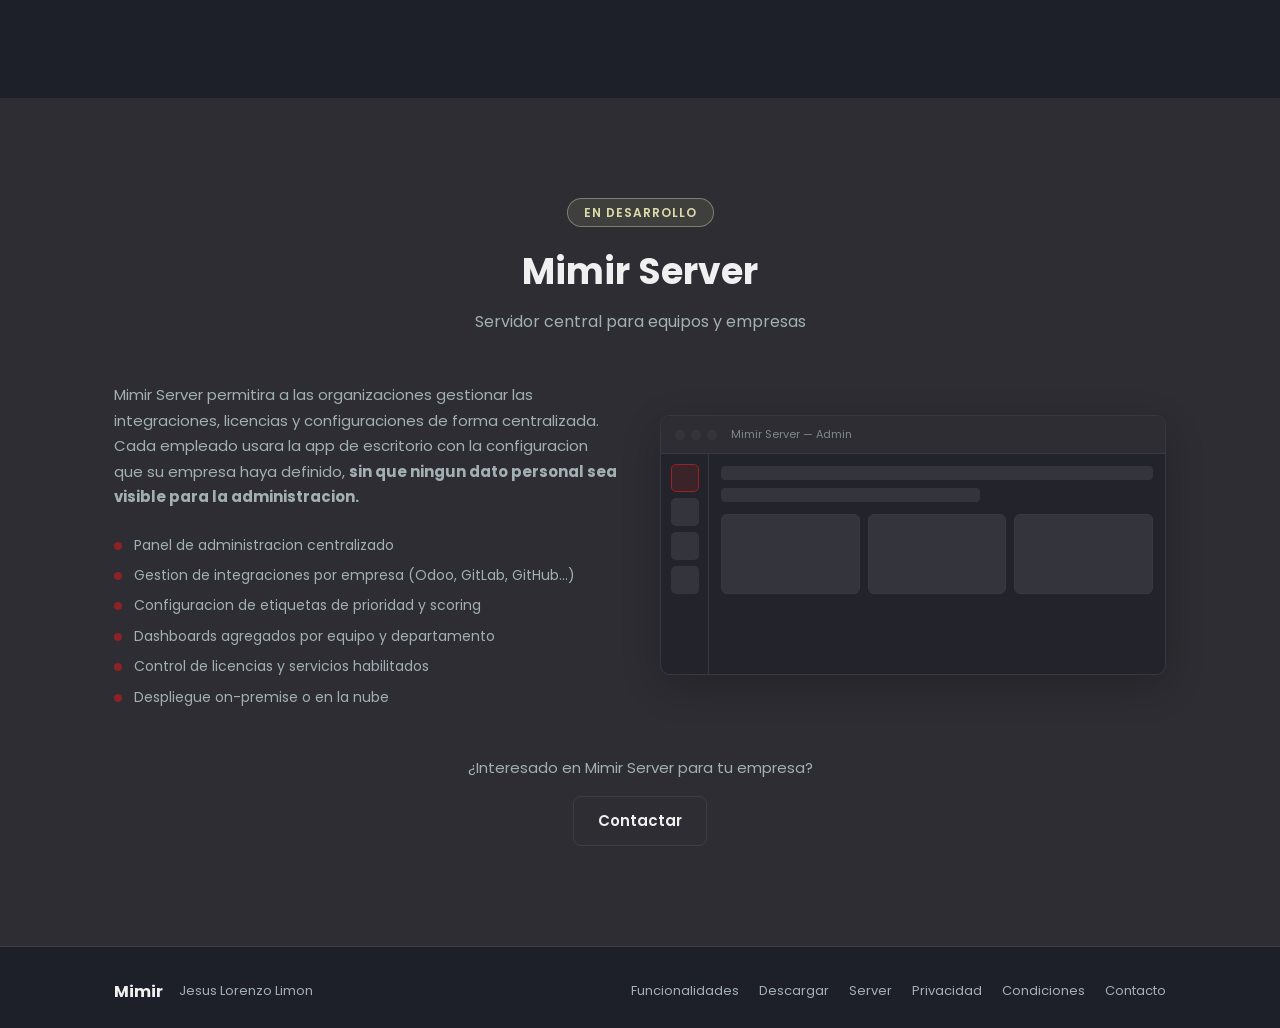
==== commit 56cc4189: "update" ====
--- a/index.html
+++ b/index.html
@@ -291,6 +291,8 @@
         <a href="#features">Funcionalidades</a>
         <a href="#download">Descargar</a>
         <a href="#server">Server</a>
+        <a href="privacy.html">Privacidad</a>
+        <a href="terms.html">Condiciones</a>
         <a href="mailto:jlorenzolimon@gmail.com">Contacto</a>
       </div>
     </div>
--- a/css/style.css
+++ b/css/style.css
@@ -666,6 +666,82 @@
   .server-visual { display: none; }
 }
 
+/* === Legal pages === */
+.legal-page {
+  padding: 120px 0 80px;
+  min-height: calc(100vh - 100px);
+}
+
+.legal-container {
+  max-width: 780px;
+}
+
+.legal-title {
+  font-size: 36px;
+  font-weight: 700;
+  margin-bottom: 8px;
+}
+
+.legal-updated {
+  font-size: 14px;
+  color: var(--text-muted);
+  margin-bottom: 40px;
+}
+
+.legal-body h2 {
+  font-size: 20px;
+  font-weight: 600;
+  margin: 32px 0 12px;
+  padding-top: 8px;
+}
+
+.legal-body h3 {
+  font-size: 16px;
+  font-weight: 600;
+  margin: 20px 0 8px;
+}
+
+.legal-body p {
+  font-size: 15px;
+  color: var(--text-muted);
+  line-height: 1.7;
+  margin-bottom: 12px;
+}
+
+.legal-body ul {
+  margin: 8px 0 16px 20px;
+  list-style: disc;
+}
+
+.legal-body li {
+  font-size: 14px;
+  color: var(--text-muted);
+  line-height: 1.6;
+  margin-bottom: 4px;
+}
+
+.legal-body a {
+  color: var(--accent);
+  text-decoration: underline;
+}
+
+.legal-body a:hover {
+  color: var(--text);
+}
+
+.legal-body code {
+  background: var(--bg-surface);
+  padding: 2px 6px;
+  border-radius: 4px;
+  font-size: 13px;
+  font-family: 'JetBrains Mono', 'Fira Code', monospace;
+}
+
+.legal-body strong {
+  color: var(--text);
+  font-weight: 600;
+}
+
 /* === Animations === */
 .animate-in {
   opacity: 0;
